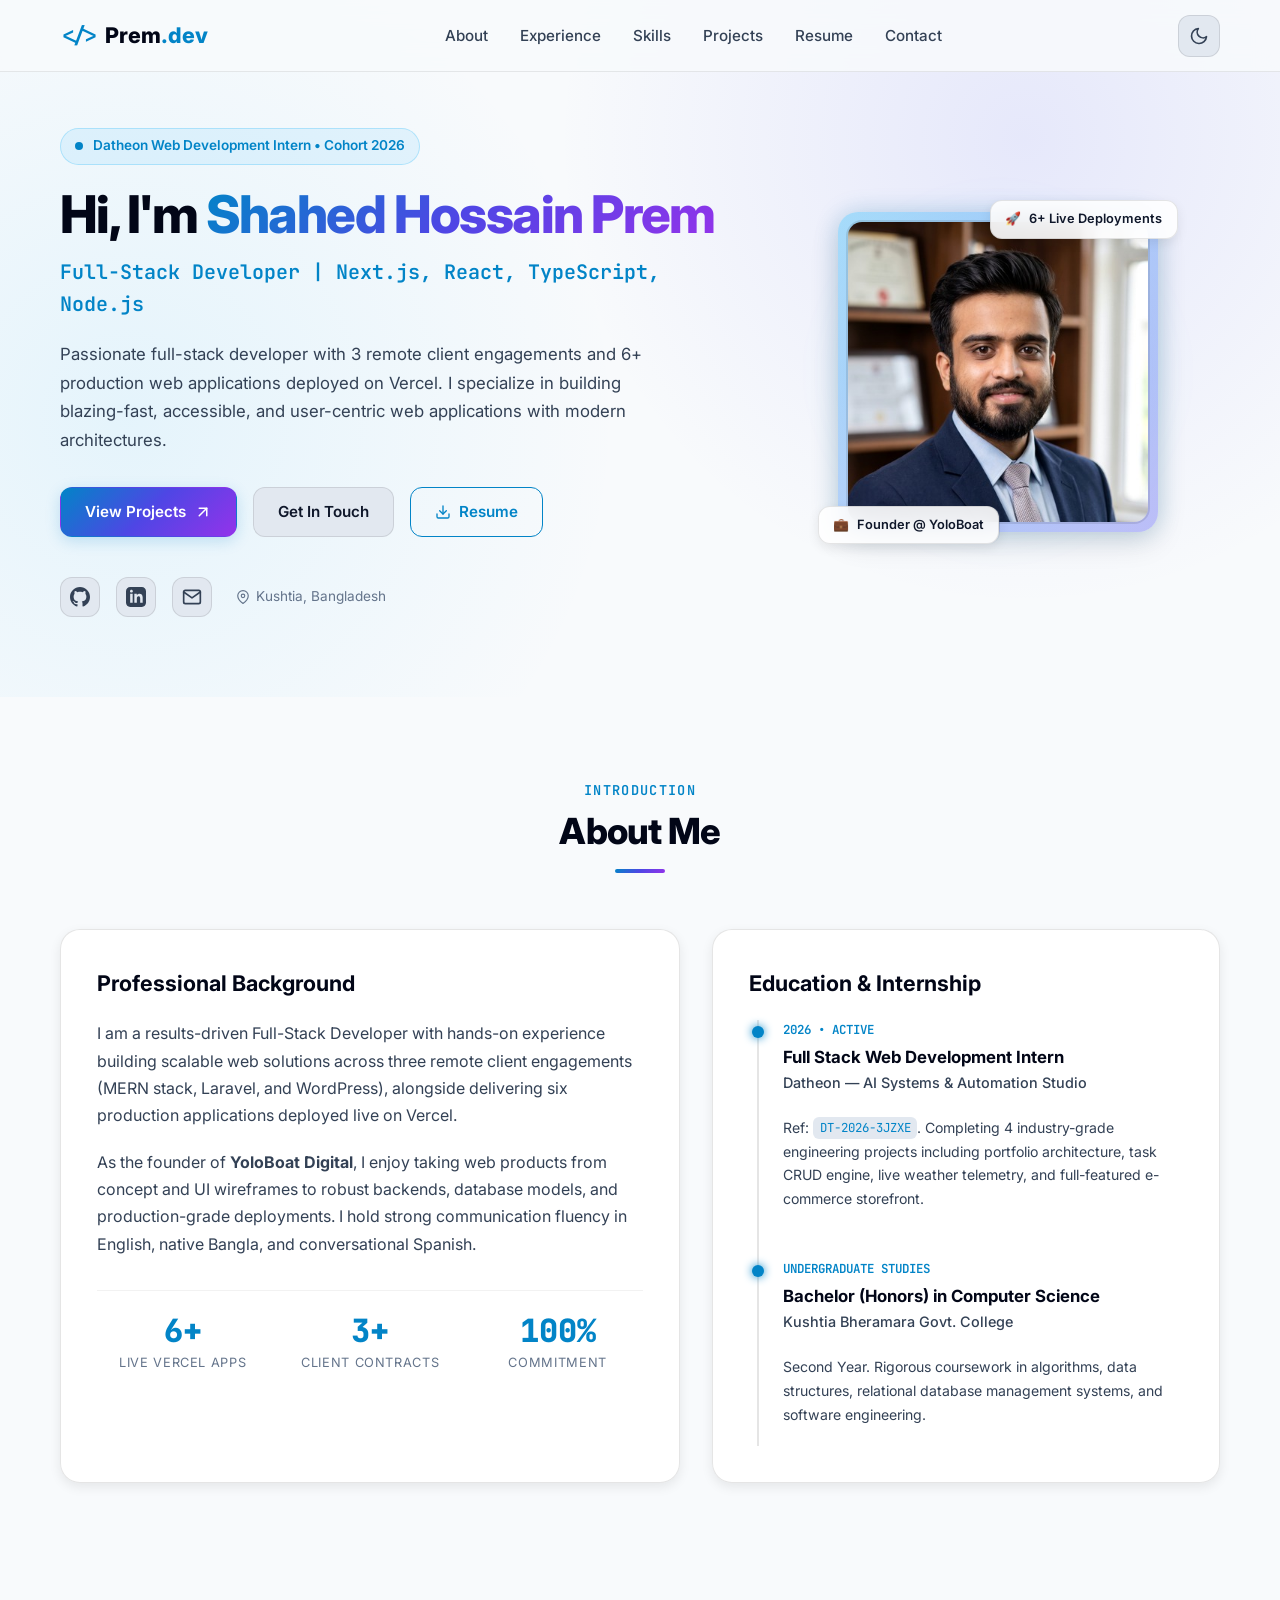
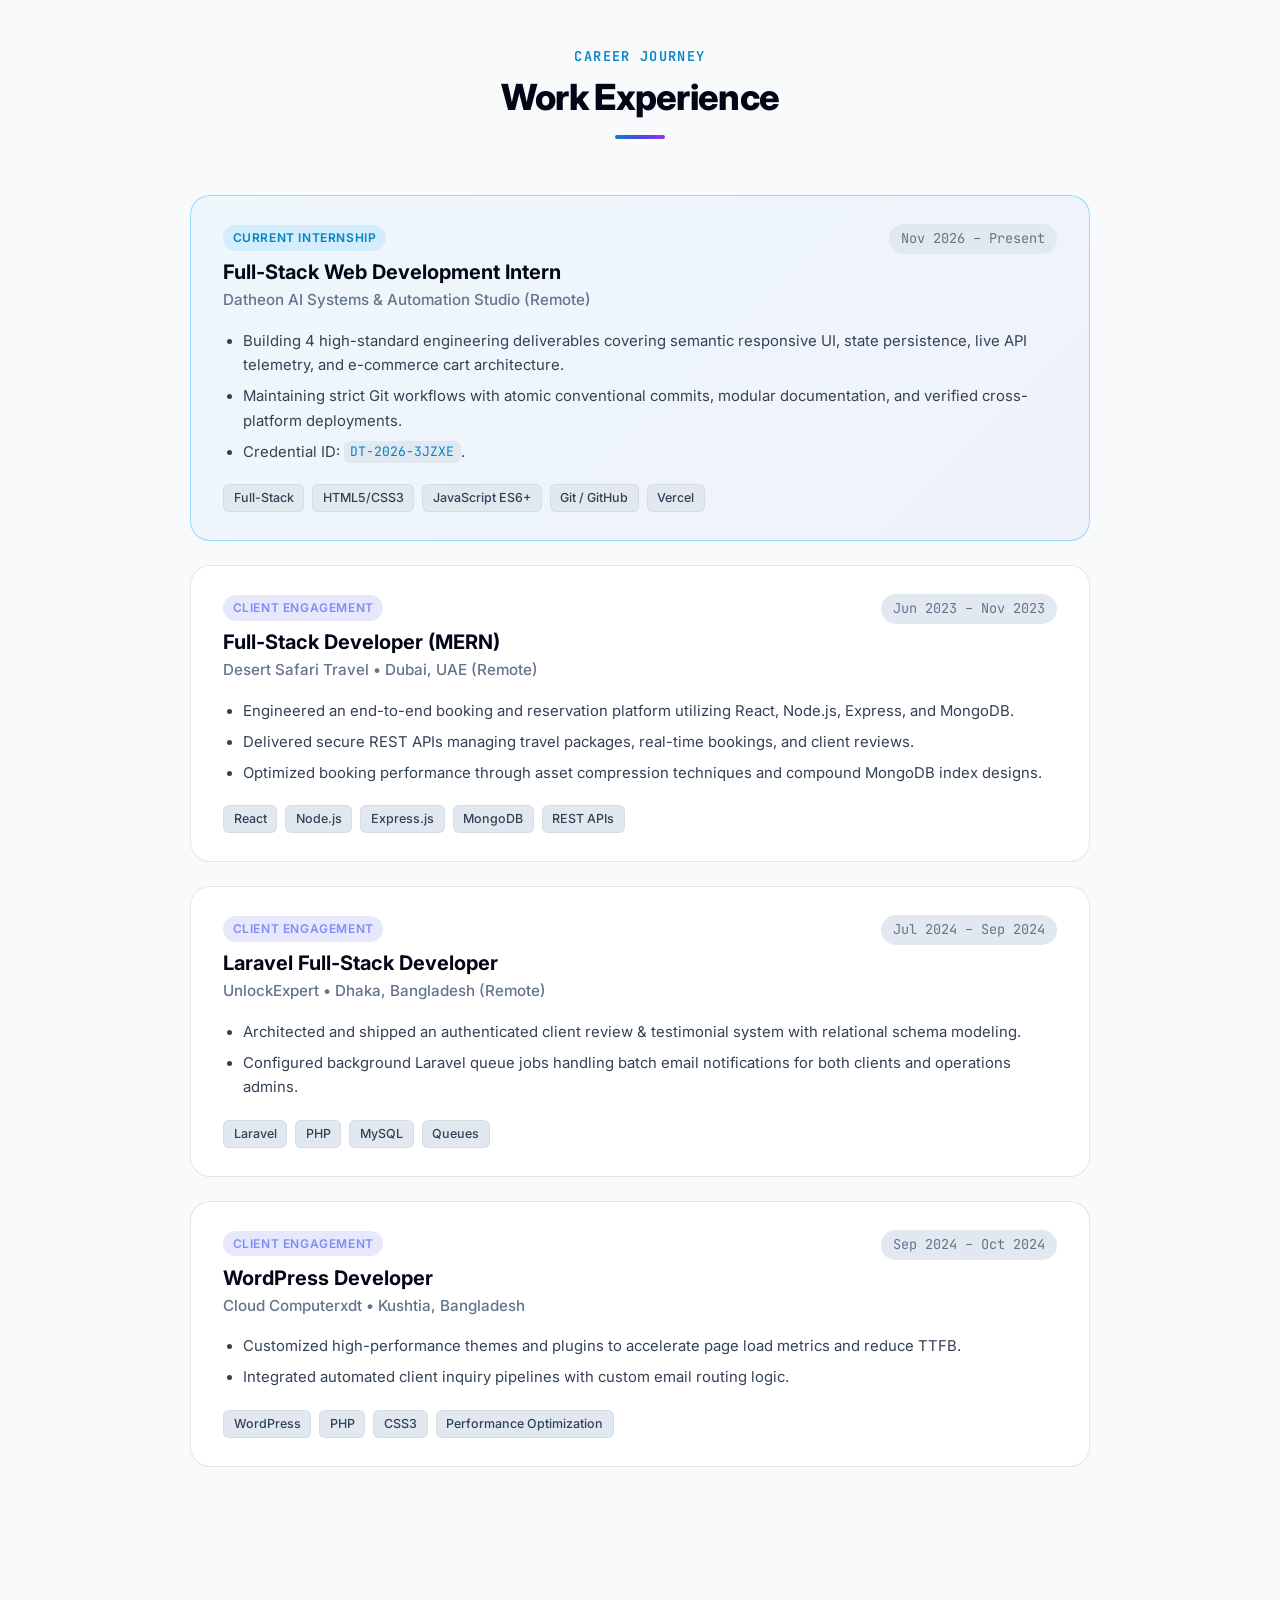
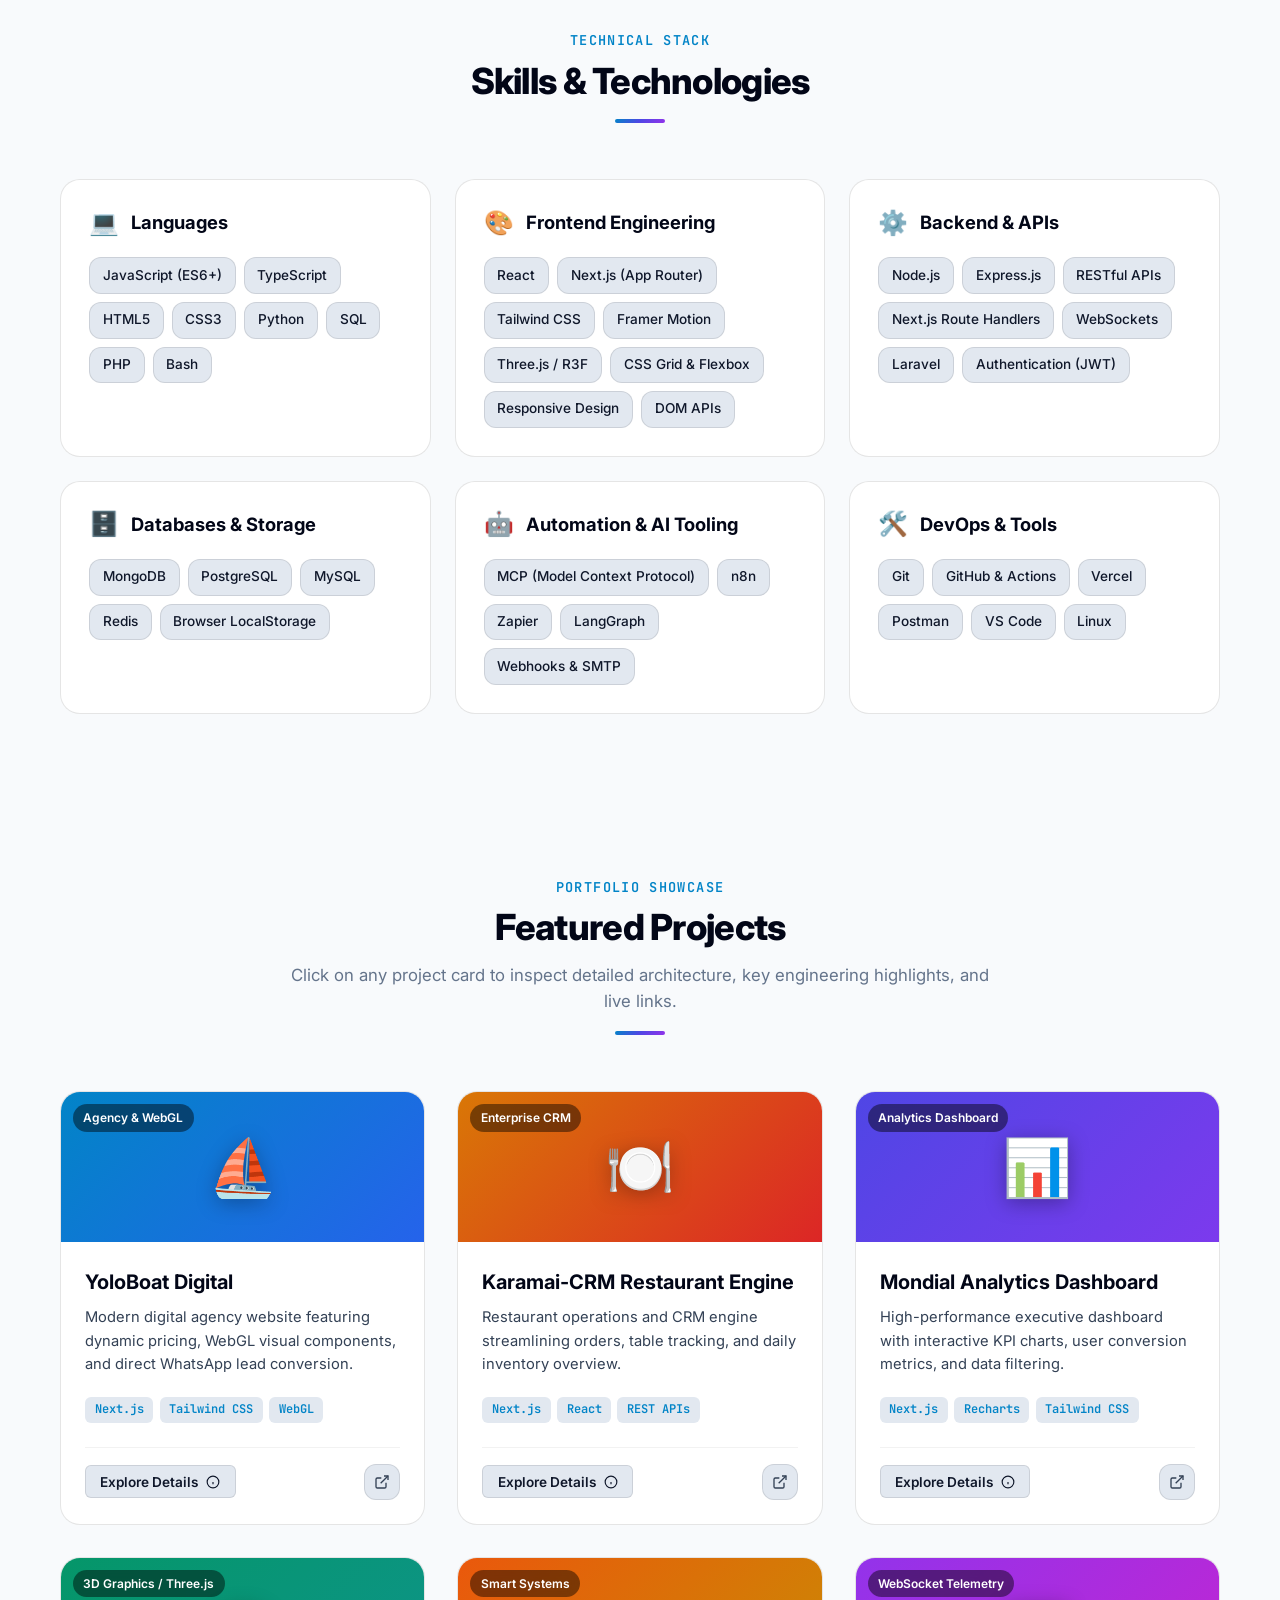
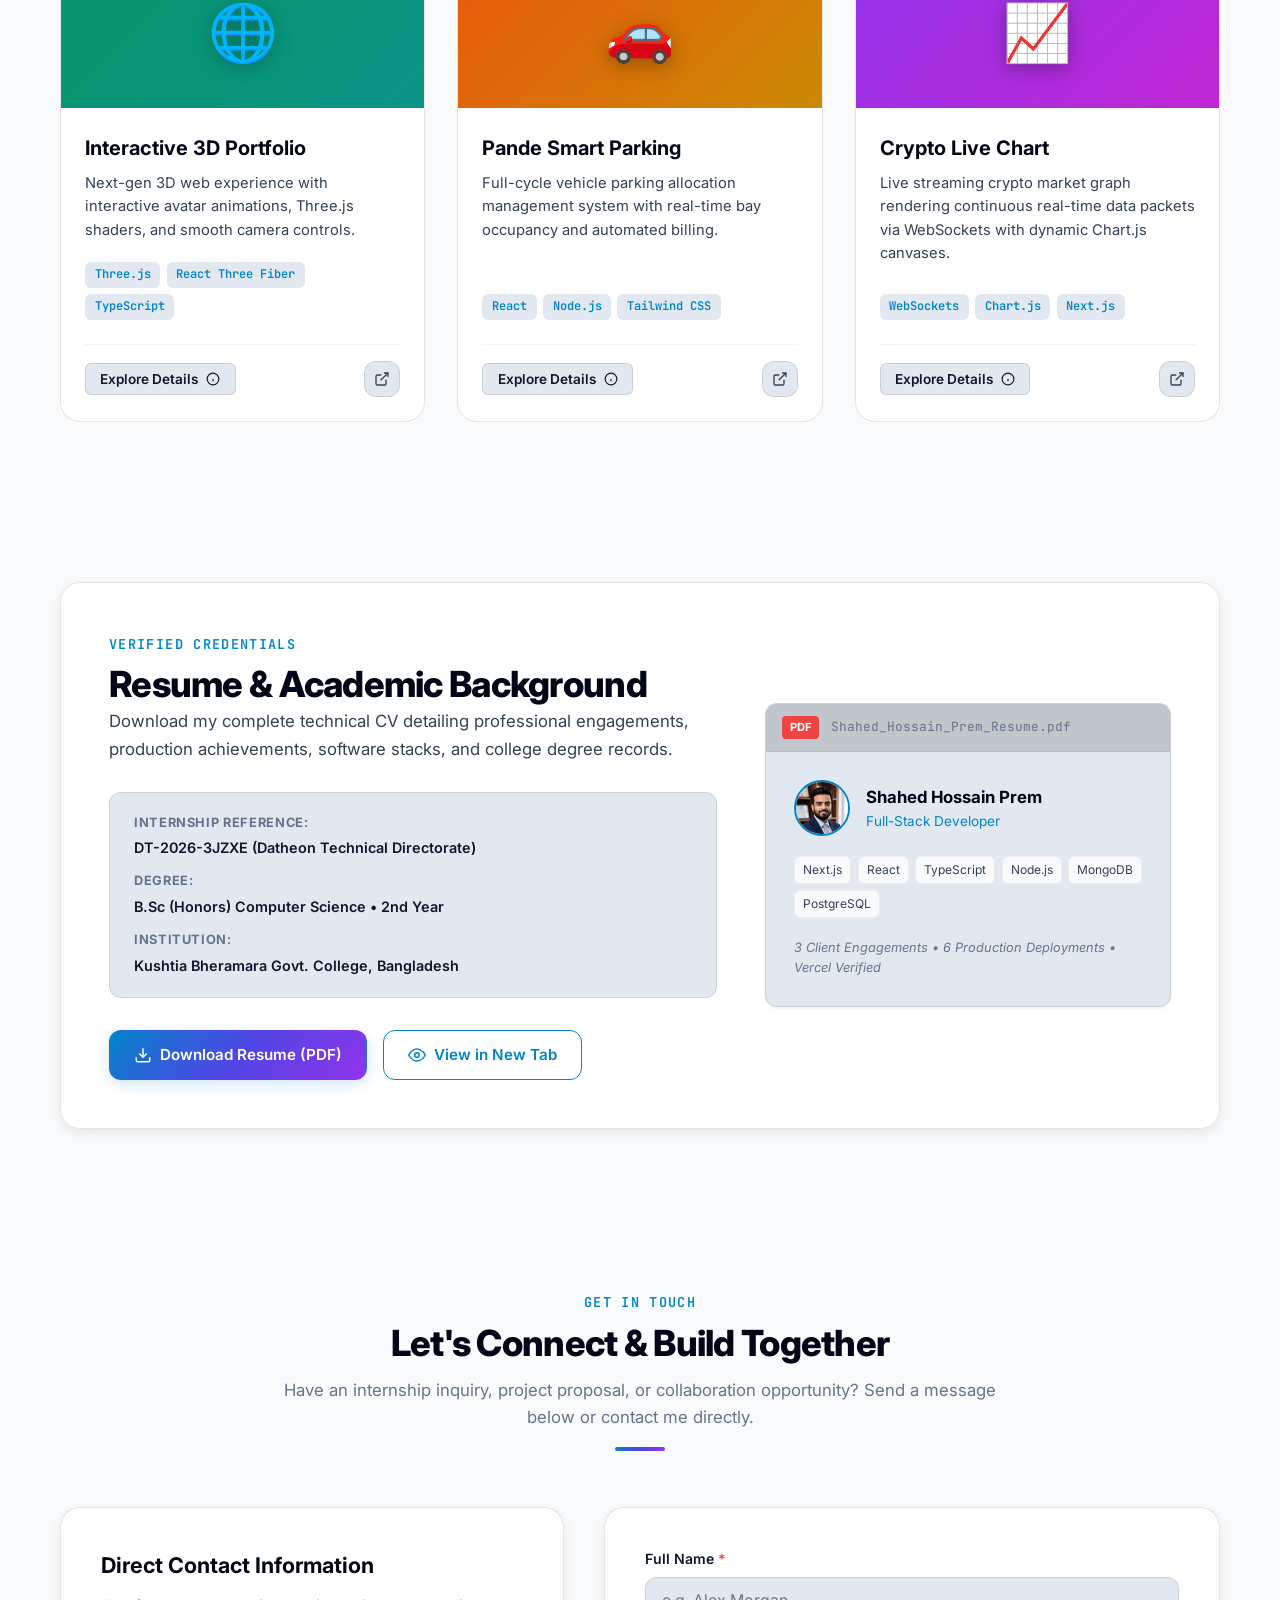
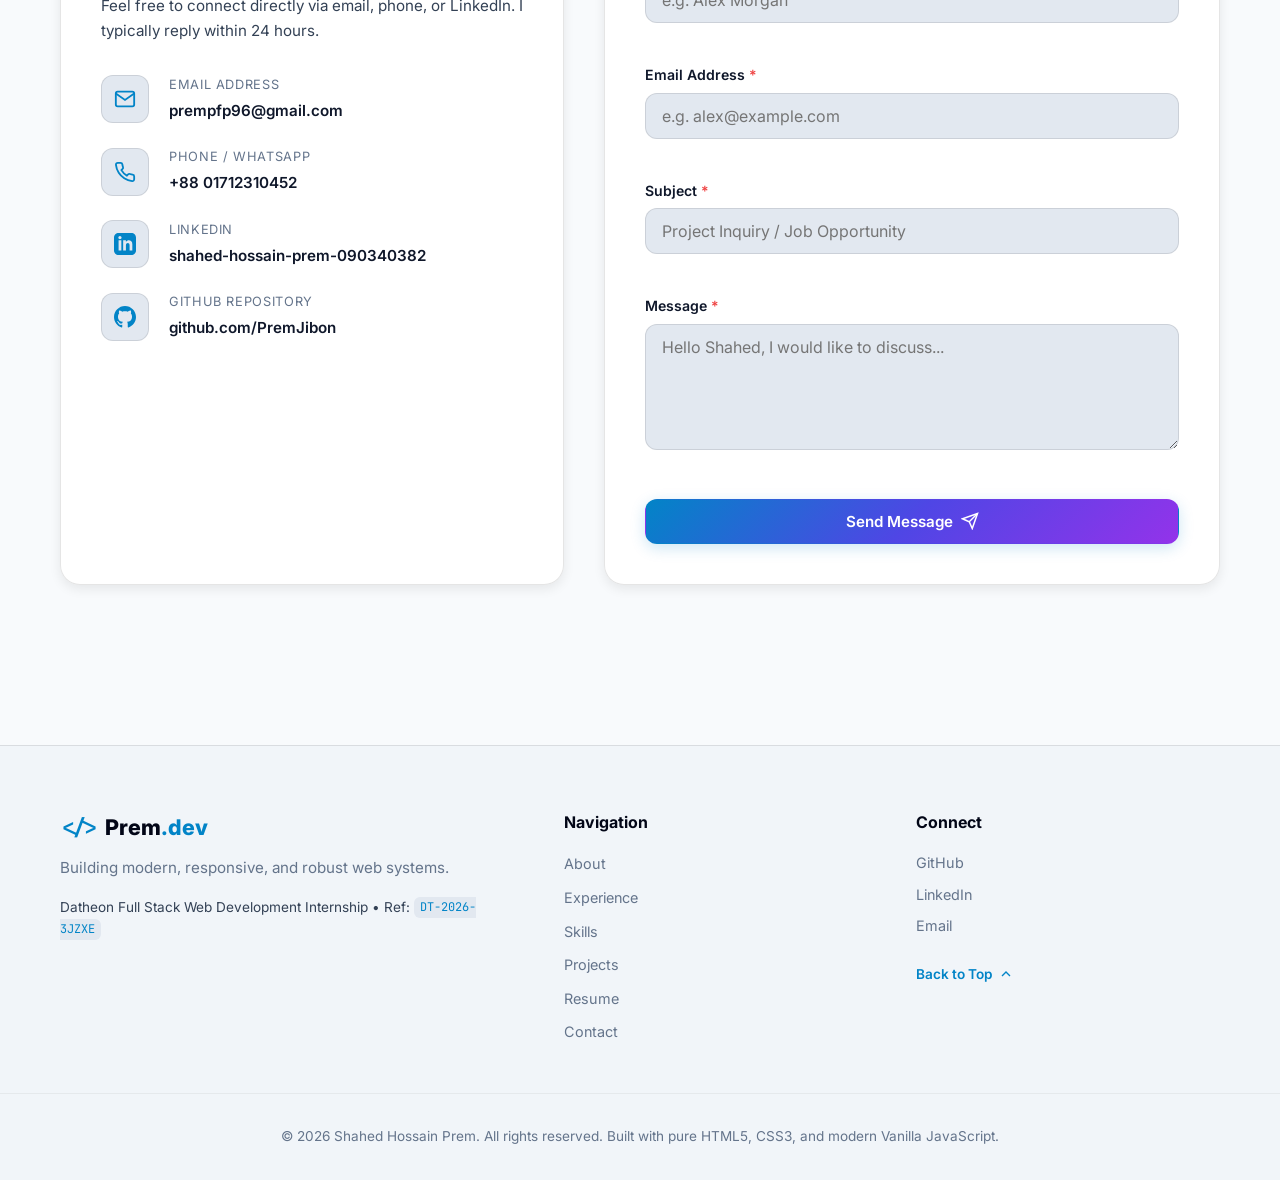
==== index.html @ 0f414bd7 "feat: add root index redirect to Task 1 portfolio" ====
<!DOCTYPE html>
<html lang="en">
<head>
  <meta charset="UTF-8">
  <meta name="viewport" content="width=device-width, initial-scale=1.0">
  <title>Datheon Internship | Shahed Hossain Prem</title>
  <meta http-equiv="refresh" content="0; url=./Task-1-Portfolio/">
  <script>
    window.location.href = "./Task-1-Portfolio/";
  </script>
</head>
<body style="font-family: sans-serif; background: #0b0f19; color: #f8fafc; text-align: center; padding: 50px;">
  <h1>Datheon Full Stack Web Development Internship</h1>
  <p>Redirecting to <a href="./Task-1-Portfolio/" style="color: #38bdf8;">Task 1: Developer Portfolio</a>...</p>
</body>
</html>
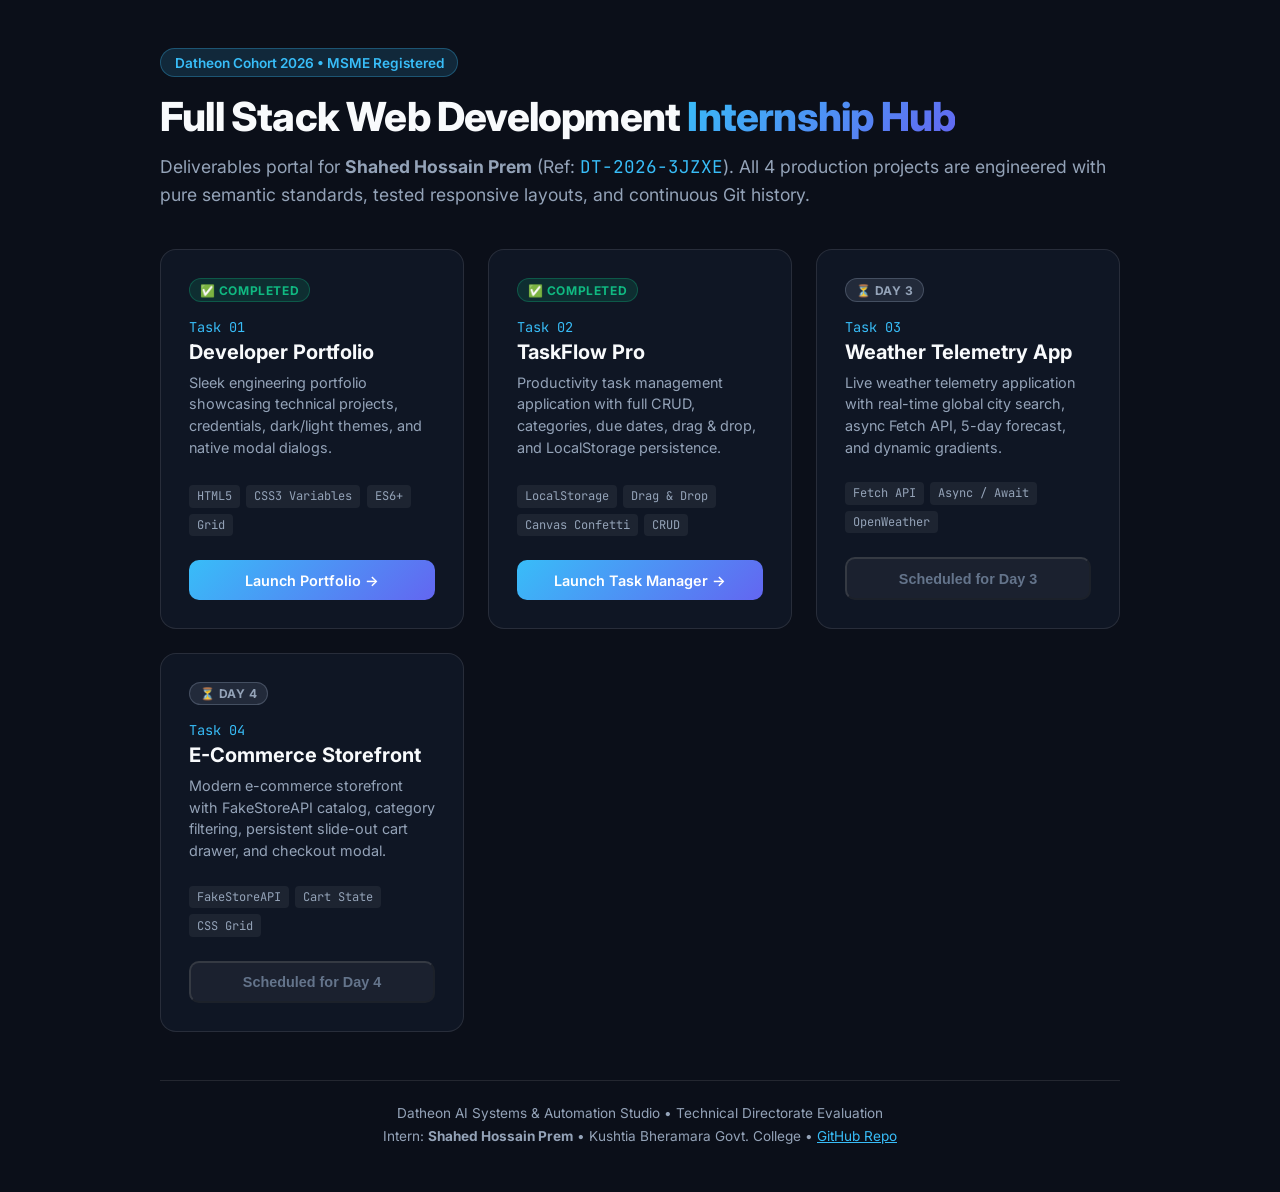
==== commit 3681d1a5: "docs(task-2): add task README and update root showcase hub" ====
--- a/index.html
+++ b/index.html
@@ -1,16 +1,264 @@
 <!DOCTYPE html>
-<html lang="en">
+<html lang="en" data-theme="dark">
 <head>
   <meta charset="UTF-8">
   <meta name="viewport" content="width=device-width, initial-scale=1.0">
-  <title>Datheon Internship | Shahed Hossain Prem</title>
-  <meta http-equiv="refresh" content="0; url=./Task-1-Portfolio/">
-  <script>
-    window.location.href = "./Task-1-Portfolio/";
-  </script>
+  <title>Datheon Full Stack Internship Showcase | Shahed Hossain Prem</title>
+  <meta name="description" content="Official repository showcase for the Datheon Full Stack Web Development Internship (Cohort 2026). Intern: Shahed Hossain Prem (Ref: DT-2026-3JZXE).">
+
+  <!-- Favicon -->
+  <link rel="icon" type="image/svg+xml" href="data:image/svg+xml,<svg xmlns=%22http://www.w3.org/2000/svg%22 viewBox=%220 0 100 100%22><text y=%22.9em%22 font-size=%2290%22>🚀</text></svg>">
+
+  <!-- Google Fonts -->
+  <link rel="preconnect" href="https://fonts.googleapis.com">
+  <link rel="preconnect" href="https://fonts.gstatic.com" crossorigin>
+  <link href="https://fonts.googleapis.com/css2?family=Inter:wght@400;500;600;700;800&family=JetBrains+Mono:wght@500;700&display=swap" rel="stylesheet">
+
+  <style>
+    :root {
+      --bg: #0b0f19;
+      --card-bg: rgba(17, 24, 39, 0.8);
+      --border: rgba(255, 255, 255, 0.1);
+      --text: #f8fafc;
+      --text-muted: #94a3b8;
+      --accent: #38bdf8;
+      --gradient: linear-gradient(135deg, #38bdf8, #6366f1);
+    }
+    * { box-sizing: border-box; margin: 0; padding: 0; }
+    body {
+      font-family: 'Inter', sans-serif;
+      background: var(--bg);
+      color: var(--text);
+      min-height: 100vh;
+      display: flex;
+      flex-direction: column;
+      align-items: center;
+      padding: 3rem 1.25rem;
+    }
+    .hub-container {
+      max-width: 960px;
+      width: 100%;
+    }
+    .badge {
+      display: inline-block;
+      padding: 0.35rem 0.85rem;
+      border-radius: 9999px;
+      background: rgba(56, 189, 248, 0.15);
+      border: 1px solid rgba(56, 189, 248, 0.3);
+      color: var(--accent);
+      font-size: 0.85rem;
+      font-weight: 600;
+      margin-bottom: 1rem;
+    }
+    h1 {
+      font-size: 2.5rem;
+      font-weight: 800;
+      letter-spacing: -0.02em;
+      line-height: 1.2;
+      margin-bottom: 0.75rem;
+    }
+    .gradient-text {
+      background: var(--gradient);
+      -webkit-background-clip: text;
+      -webkit-text-fill-color: transparent;
+    }
+    p.lead {
+      color: var(--text-muted);
+      font-size: 1.1rem;
+      line-height: 1.6;
+      margin-bottom: 2.5rem;
+    }
+    .tasks-grid {
+      display: grid;
+      grid-template-columns: repeat(auto-fit, minmax(280px, 1fr));
+      gap: 1.5rem;
+      margin-bottom: 3rem;
+    }
+    .task-card {
+      background: var(--card-bg);
+      border: 1px solid var(--border);
+      border-radius: 16px;
+      padding: 1.75rem;
+      display: flex;
+      flex-direction: column;
+      transition: all 0.25s ease;
+      position: relative;
+      overflow: hidden;
+    }
+    .task-card:hover {
+      transform: translateY(-4px);
+      border-color: var(--accent);
+      box-shadow: 0 10px 25px rgba(56, 189, 248, 0.2);
+    }
+    .task-status {
+      display: inline-flex;
+      align-items: center;
+      gap: 0.35rem;
+      font-size: 0.75rem;
+      font-weight: 700;
+      text-transform: uppercase;
+      letter-spacing: 0.05em;
+      padding: 0.2rem 0.6rem;
+      border-radius: 9999px;
+      margin-bottom: 1rem;
+      width: fit-content;
+    }
+    .status-completed {
+      background: rgba(16, 185, 129, 0.15);
+      color: #10b981;
+      border: 1px solid rgba(16, 185, 129, 0.3);
+    }
+    .status-scheduled {
+      background: rgba(148, 163, 184, 0.15);
+      color: #94a3b8;
+      border: 1px solid rgba(148, 163, 184, 0.3);
+    }
+    .task-num {
+      font-family: 'JetBrains Mono', monospace;
+      font-size: 0.85rem;
+      color: var(--accent);
+      margin-bottom: 0.25rem;
+    }
+    .task-title {
+      font-size: 1.25rem;
+      font-weight: 700;
+      margin-bottom: 0.5rem;
+    }
+    .task-desc {
+      font-size: 0.9rem;
+      color: var(--text-muted);
+      line-height: 1.5;
+      margin-bottom: 1.5rem;
+      flex: 1;
+    }
+    .task-stack {
+      display: flex;
+      flex-wrap: wrap;
+      gap: 0.4rem;
+      margin-bottom: 1.5rem;
+    }
+    .stack-pill {
+      font-size: 0.75rem;
+      font-family: 'JetBrains Mono', monospace;
+      background: rgba(255, 255, 255, 0.06);
+      padding: 0.2rem 0.5rem;
+      border-radius: 4px;
+      color: var(--text-muted);
+    }
+    .btn {
+      display: inline-flex;
+      align-items: center;
+      justify-content: center;
+      gap: 0.5rem;
+      padding: 0.7rem 1.25rem;
+      border-radius: 10px;
+      font-weight: 600;
+      font-size: 0.9rem;
+      text-decoration: none;
+      transition: all 0.2s ease;
+      text-align: center;
+    }
+    .btn-primary {
+      background: var(--gradient);
+      color: #ffffff;
+    }
+    .btn-primary:hover {
+      box-shadow: 0 4px 15px rgba(56, 189, 248, 0.4);
+      transform: translateY(-1px);
+    }
+    .btn-disabled {
+      background: rgba(255, 255, 255, 0.05);
+      color: #64748b;
+      cursor: not-allowed;
+    }
+    footer {
+      border-top: 1px solid var(--border);
+      padding-top: 1.5rem;
+      color: var(--text-muted);
+      font-size: 0.85rem;
+      text-align: center;
+      display: flex;
+      flex-direction: column;
+      gap: 0.4rem;
+    }
+    code {
+      font-family: 'JetBrains Mono', monospace;
+      color: var(--accent);
+    }
+  </style>
 </head>
-<body style="font-family: sans-serif; background: #0b0f19; color: #f8fafc; text-align: center; padding: 50px;">
-  <h1>Datheon Full Stack Web Development Internship</h1>
-  <p>Redirecting to <a href="./Task-1-Portfolio/" style="color: #38bdf8;">Task 1: Developer Portfolio</a>...</p>
+<body>
+  <div class="hub-container">
+    <div class="badge">Datheon Cohort 2026 • MSME Registered</div>
+    <h1>Full Stack Web Development <span class="gradient-text">Internship Hub</span></h1>
+    <p class="lead">
+      Deliverables portal for <strong>Shahed Hossain Prem</strong> (Ref: <code>DT-2026-3JZXE</code>). All 4 production projects are engineered with pure semantic standards, tested responsive layouts, and continuous Git history.
+    </p>
+
+    <div class="tasks-grid">
+      <!-- Task 1 -->
+      <div class="task-card">
+        <span class="task-status status-completed">✅ Completed</span>
+        <span class="task-num">Task 01</span>
+        <h2 class="task-title">Developer Portfolio</h2>
+        <p class="task-desc">Sleek engineering portfolio showcasing technical projects, credentials, dark/light themes, and native modal dialogs.</p>
+        <div class="task-stack">
+          <span class="stack-pill">HTML5</span>
+          <span class="stack-pill">CSS3 Variables</span>
+          <span class="stack-pill">ES6+</span>
+          <span class="stack-pill">Grid</span>
+        </div>
+        <a href="Task-1-Portfolio/" class="btn btn-primary">Launch Portfolio &rarr;</a>
+      </div>
+
+      <!-- Task 2 -->
+      <div class="task-card">
+        <span class="task-status status-completed">✅ Completed</span>
+        <span class="task-num">Task 02</span>
+        <h2 class="task-title">TaskFlow Pro</h2>
+        <p class="task-desc">Productivity task management application with full CRUD, categories, due dates, drag & drop, and LocalStorage persistence.</p>
+        <div class="task-stack">
+          <span class="stack-pill">LocalStorage</span>
+          <span class="stack-pill">Drag & Drop</span>
+          <span class="stack-pill">Canvas Confetti</span>
+          <span class="stack-pill">CRUD</span>
+        </div>
+        <a href="Task-2-Task-Manager/" class="btn btn-primary">Launch Task Manager &rarr;</a>
+      </div>
+
+      <!-- Task 3 -->
+      <div class="task-card">
+        <span class="task-status status-scheduled">⏳ Day 3</span>
+        <span class="task-num">Task 03</span>
+        <h2 class="task-title">Weather Telemetry App</h2>
+        <p class="task-desc">Live weather telemetry application with real-time global city search, async Fetch API, 5-day forecast, and dynamic gradients.</p>
+        <div class="task-stack">
+          <span class="stack-pill">Fetch API</span>
+          <span class="stack-pill">Async / Await</span>
+          <span class="stack-pill">OpenWeather</span>
+        </div>
+        <button class="btn btn-disabled" disabled>Scheduled for Day 3</button>
+      </div>
+
+      <!-- Task 4 -->
+      <div class="task-card">
+        <span class="task-status status-scheduled">⏳ Day 4</span>
+        <span class="task-num">Task 04</span>
+        <h2 class="task-title">E-Commerce Storefront</h2>
+        <p class="task-desc">Modern e-commerce storefront with FakeStoreAPI catalog, category filtering, persistent slide-out cart drawer, and checkout modal.</p>
+        <div class="task-stack">
+          <span class="stack-pill">FakeStoreAPI</span>
+          <span class="stack-pill">Cart State</span>
+          <span class="stack-pill">CSS Grid</span>
+        </div>
+        <button class="btn btn-disabled" disabled>Scheduled for Day 4</button>
+      </div>
+    </div>
+
+    <footer>
+      <p>Datheon AI Systems & Automation Studio • Technical Directorate Evaluation</p>
+      <p>Intern: <strong>Shahed Hossain Prem</strong> • Kushtia Bheramara Govt. College • <a href="https://github.com/PremJibon/Datheon_Full_Stack_Web_Development_Internship" style="color: var(--accent);">GitHub Repo</a></p>
+    </footer>
+  </div>
 </body>
 </html>
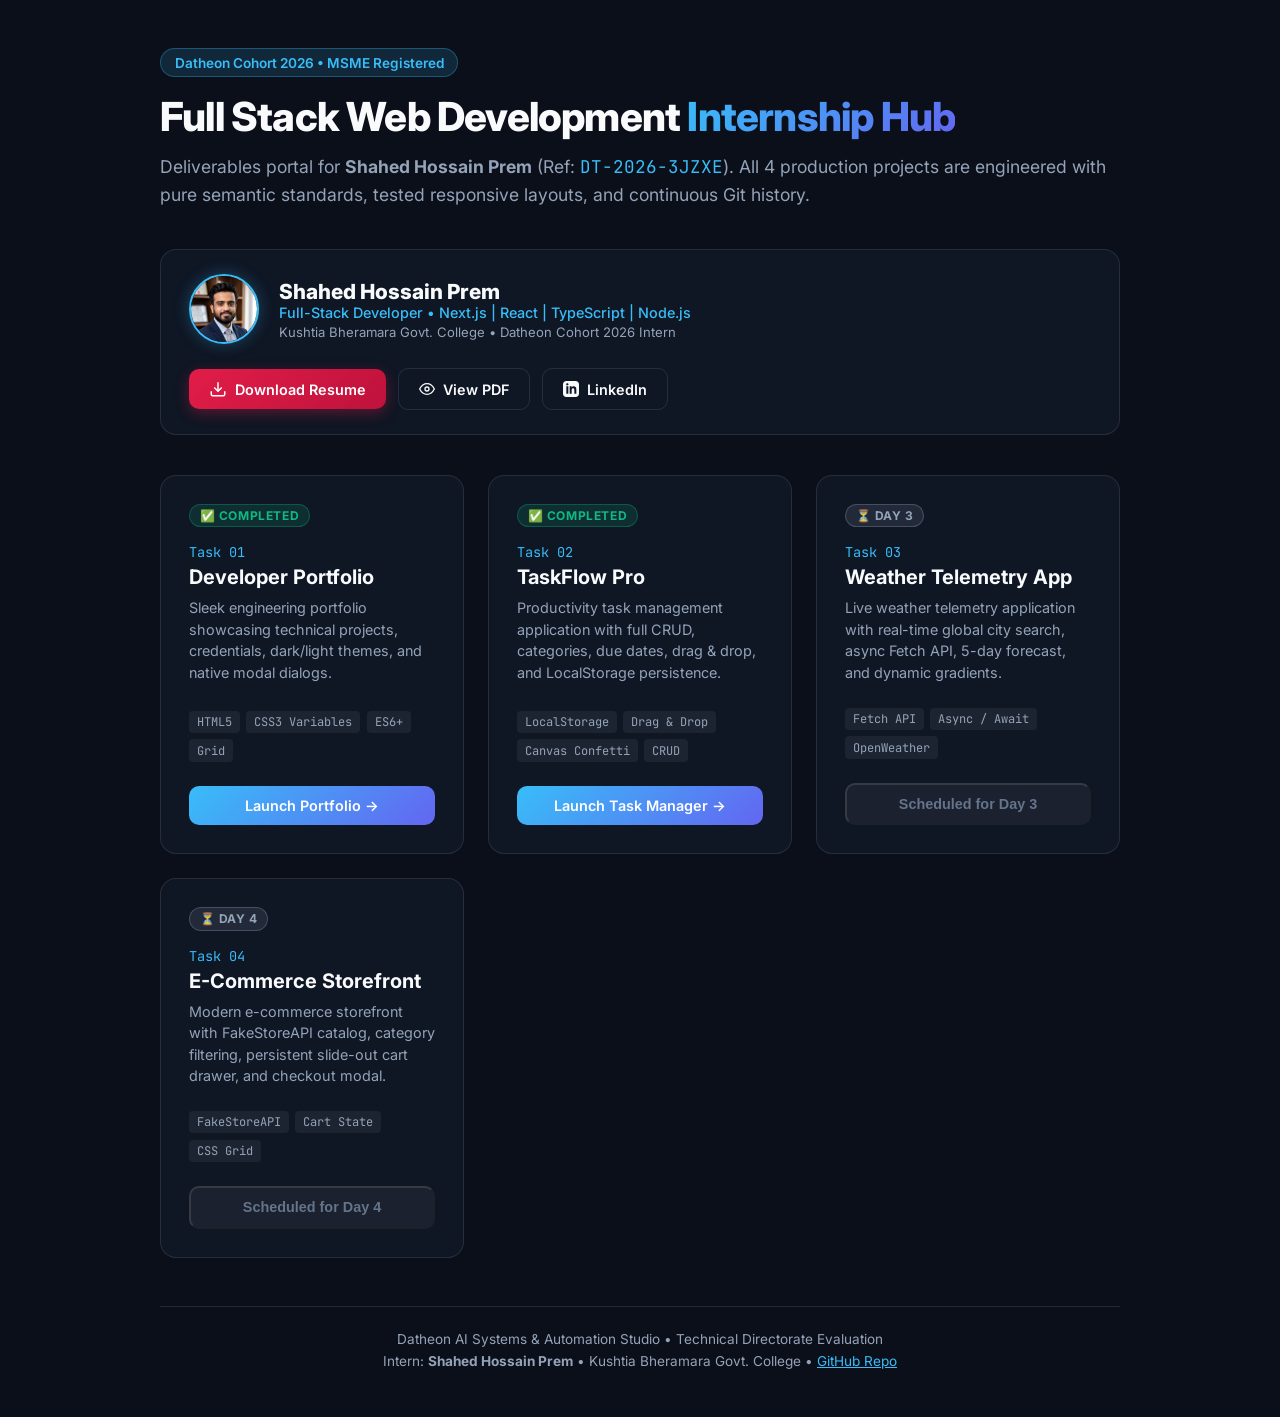
==== commit 8c7ab75a: "feat: integrate verified resume into root assets, showcase hub, and README" ====
--- a/index.html
+++ b/index.html
@@ -171,6 +171,71 @@
       color: #64748b;
       cursor: not-allowed;
     }
+    .profile-card {
+      background: var(--card-bg);
+      border: 1px solid var(--border);
+      border-radius: 16px;
+      padding: 1.5rem 1.75rem;
+      margin-bottom: 2.5rem;
+      display: flex;
+      align-items: center;
+      justify-content: space-between;
+      gap: 1.5rem;
+      flex-wrap: wrap;
+    }
+    .profile-left {
+      display: flex;
+      align-items: center;
+      gap: 1.25rem;
+    }
+    .profile-avatar {
+      width: 70px;
+      height: 70px;
+      border-radius: 50%;
+      object-fit: cover;
+      border: 2px solid var(--accent);
+      box-shadow: 0 0 16px rgba(56, 189, 248, 0.3);
+    }
+    .profile-name {
+      font-size: 1.3rem;
+      font-weight: 800;
+      color: var(--text);
+    }
+    .profile-role {
+      font-size: 0.9rem;
+      color: var(--accent);
+      font-weight: 500;
+      margin-bottom: 0.2rem;
+    }
+    .profile-sub {
+      font-size: 0.82rem;
+      color: var(--text-muted);
+    }
+    .profile-actions {
+      display: flex;
+      align-items: center;
+      gap: 0.75rem;
+      flex-wrap: wrap;
+    }
+    .btn-resume {
+      background: linear-gradient(135deg, #e11d48, #be123c);
+      color: #ffffff;
+      box-shadow: 0 4px 14px rgba(225, 29, 72, 0.35);
+    }
+    .btn-resume:hover {
+      box-shadow: 0 6px 20px rgba(225, 29, 72, 0.5);
+      transform: translateY(-2px);
+    }
+    .btn-outline {
+      background: transparent;
+      border: 1px solid var(--border);
+      color: var(--text);
+    }
+    .btn-outline:hover {
+      border-color: var(--accent);
+      color: var(--accent);
+      transform: translateY(-2px);
+    }
     footer {
       border-top: 1px solid var(--border);
       padding-top: 1.5rem;
@@ -194,6 +259,32 @@
     <p class="lead">
       Deliverables portal for <strong>Shahed Hossain Prem</strong> (Ref: <code>DT-2026-3JZXE</code>). All 4 production projects are engineered with pure semantic standards, tested responsive layouts, and continuous Git history.
     </p>
+
+    <!-- Developer Resume & Profile Banner -->
+    <div class="profile-card">
+      <div class="profile-left">
+        <img src="assets/profile.jpg" alt="Shahed Hossain Prem" class="profile-avatar">
+        <div>
+          <h2 class="profile-name">Shahed Hossain Prem</h2>
+          <p class="profile-role">Full-Stack Developer • Next.js | React | TypeScript | Node.js</p>
+          <p class="profile-sub">Kushtia Bheramara Govt. College • Datheon Cohort 2026 Intern</p>
+        </div>
+      </div>
+      <div class="profile-actions">
+        <a href="assets/Shahed_Hossain_Prem_Resume.pdf" download class="btn btn-resume" title="Download official PDF resume">
+          <svg width="18" height="18" viewBox="0 0 24 24" fill="none" stroke="currentColor" stroke-width="2"><path d="M21 15v4a2 2 0 0 1-2 2H5a2 2 0 0 1-2-2v-4"></path><polyline points="7 10 12 15 17 10"></polyline><line x1="12" y1="15" x2="12" y2="3"></line></svg>
+          <span>Download Resume</span>
+        </a>
+        <a href="assets/Shahed_Hossain_Prem_Resume.pdf" target="_blank" rel="noopener noreferrer" class="btn btn-outline" title="Open resume in new tab">
+          <svg width="16" height="16" viewBox="0 0 24 24" fill="none" stroke="currentColor" stroke-width="2"><path d="M1 12s4-8 11-8 11 8 11 8-4 8-11 8-11-8-11-8z"></path><circle cx="12" cy="12" r="3"></circle></svg>
+          <span>View PDF</span>
+        </a>
+        <a href="https://www.linkedin.com/in/shahed-hossain-prem-090340382/" target="_blank" rel="noopener noreferrer" class="btn btn-outline" title="LinkedIn Profile">
+          <svg width="16" height="16" viewBox="0 0 24 24" fill="currentColor"><path d="M19 0h-14c-2.761 0-5 2.239-5 5v14c0 2.761 2.239 5 5 5h14c2.762 0 5-2.239 5-5v-14c0-2.761-2.238-5-5-5zm-11 19h-3v-11h3v11zm-1.5-12.268c-.966 0-1.75-.79-1.75-1.764s.784-1.764 1.75-1.764 1.75.79 1.75 1.764-.783 1.764-1.75 1.764zm13.5 12.268h-3v-5.604c0-3.368-4-3.113-4 0v5.604h-3v-11h3v1.765c1.396-2.586 7-2.777 7 2.476v6.759z"/></svg>
+          <span>LinkedIn</span>
+        </a>
+      </div>
+    </div>
 
     <div class="tasks-grid">
       <!-- Task 1 -->
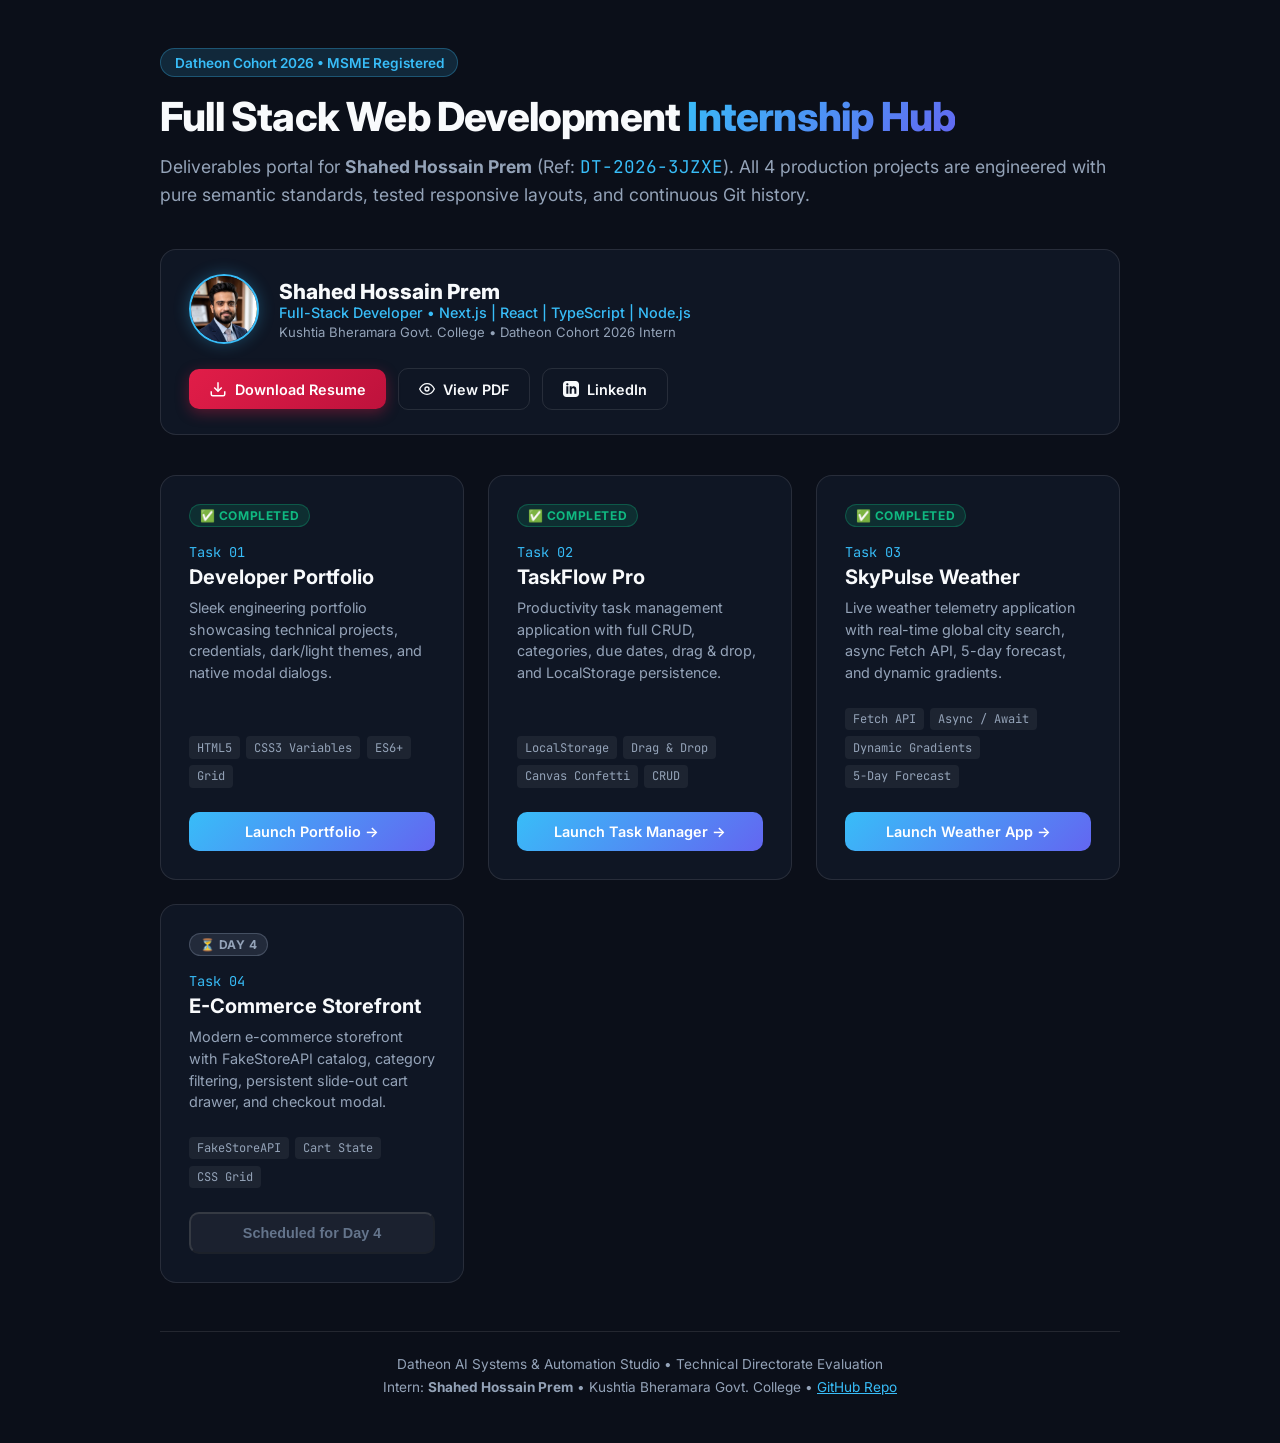
==== commit c79f1b5c: "docs(task-3): add task README and update root showcase hub" ====
--- a/index.html
+++ b/index.html
@@ -319,16 +319,17 @@
 
       <!-- Task 3 -->
       <div class="task-card">
-        <span class="task-status status-scheduled">⏳ Day 3</span>
+        <span class="task-status status-completed">✅ Completed</span>
         <span class="task-num">Task 03</span>
-        <h2 class="task-title">Weather Telemetry App</h2>
+        <h2 class="task-title">SkyPulse Weather</h2>
         <p class="task-desc">Live weather telemetry application with real-time global city search, async Fetch API, 5-day forecast, and dynamic gradients.</p>
         <div class="task-stack">
           <span class="stack-pill">Fetch API</span>
           <span class="stack-pill">Async / Await</span>
-          <span class="stack-pill">OpenWeather</span>
-        </div>
-        <button class="btn btn-disabled" disabled>Scheduled for Day 3</button>
+          <span class="stack-pill">Dynamic Gradients</span>
+          <span class="stack-pill">5-Day Forecast</span>
+        </div>
+        <a href="Task-3-Weather-App/" class="btn btn-primary">Launch Weather App &rarr;</a>
       </div>
 
       <!-- Task 4 -->
